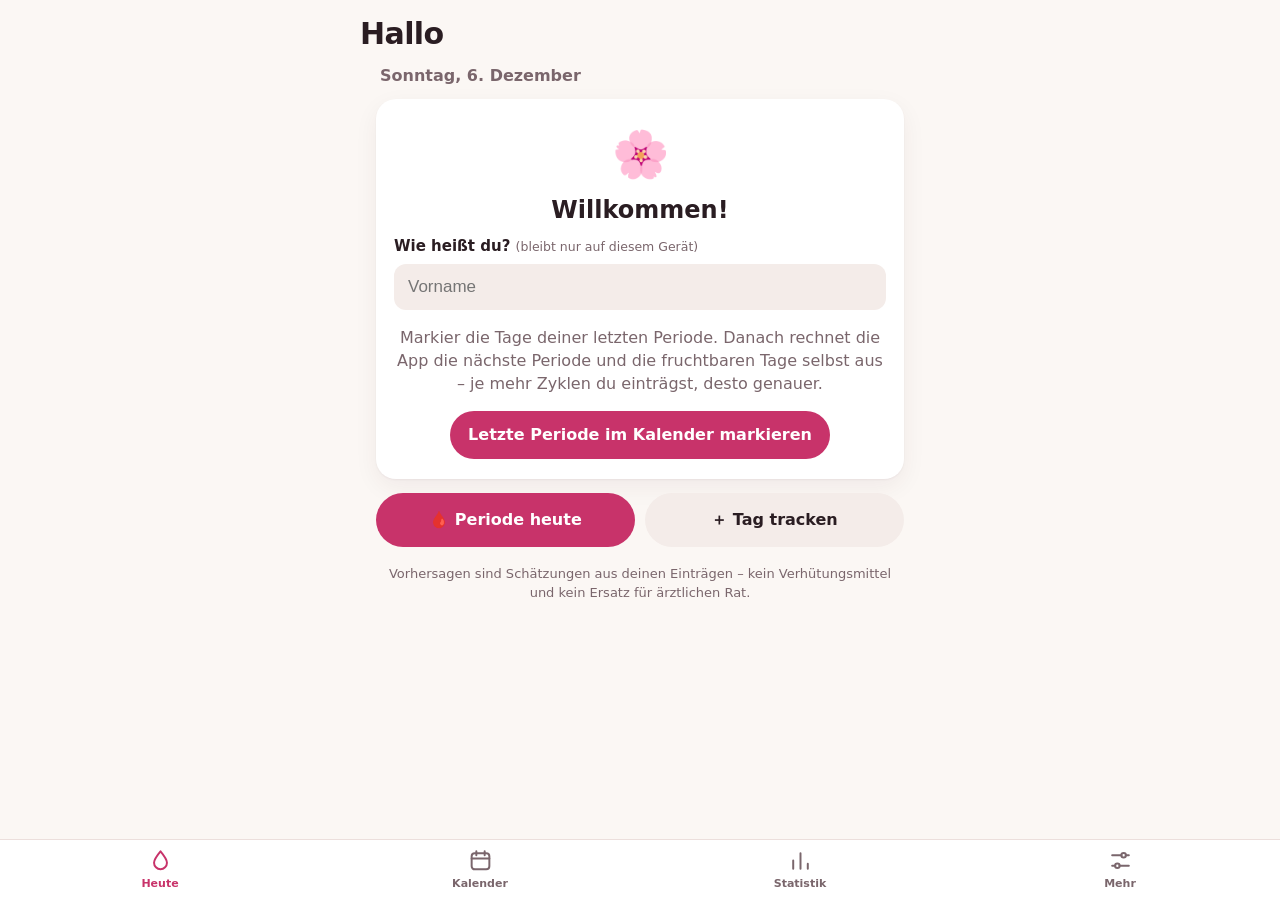
==== index.html @ a356d387 "Zyklus v1: private Perioden-App (PWA), Daten nur lokal Co-Authored-By: Claude Opus 5.5 <noreply@anth" ====
<!doctype html>
<html lang="de">
<head>
<meta charset="utf-8">
<meta name="viewport" content="width=device-width, initial-scale=1, viewport-fit=cover">
<meta http-equiv="Content-Security-Policy" content="default-src 'self'; script-src 'self'; style-src 'self' 'unsafe-inline'; img-src 'self' data: blob:; connect-src 'none'; manifest-src 'self'; worker-src 'self'; base-uri 'none'; form-action 'none'; object-src 'none'">
<meta name="referrer" content="no-referrer">
<meta name="robots" content="noindex, nofollow">
<title>Zyklus</title>
<meta name="description" content="Privater Zykluskalender. Alle Einträge bleiben auf dem Gerät.">
<meta name="theme-color" content="#fbf7f4" media="(prefers-color-scheme: light)">
<meta name="theme-color" content="#161114" media="(prefers-color-scheme: dark)">
<meta name="apple-mobile-web-app-capable" content="yes">
<meta name="mobile-web-app-capable" content="yes">
<meta name="apple-mobile-web-app-status-bar-style" content="default">
<meta name="apple-mobile-web-app-title" content="Zyklus">
<meta name="format-detection" content="telephone=no">
<link rel="manifest" href="manifest.webmanifest">
<link rel="icon" href="icons/icon-192.png" type="image/png">
<link rel="apple-touch-icon" href="icons/apple-touch-icon.png">
<link rel="stylesheet" href="style.css">
<script type="module" src="app.js"></script>
</head>
<body>
<header class="top">
  <h1 id="title">Hallo</h1>
</header>

<main>
  <section id="view-home" class="view"></section>
  <section id="view-cal" class="view" hidden></section>
  <section id="view-stats" class="view" hidden></section>
  <section id="view-settings" class="view" hidden></section>
  <noscript><p class="card">Diese App braucht JavaScript.</p></noscript>
</main>

<nav class="tabs" aria-label="Bereiche">
  <button data-tab="home" aria-current="page">
    <svg viewBox="0 0 24 24" aria-hidden="true"><path d="M12 3.2c3.6 4.3 6.2 7.7 6.2 10.9a6.2 6.2 0 0 1-12.4 0c0-3.2 2.6-6.6 6.2-10.9z"/></svg>
    <span>Heute</span>
  </button>
  <button data-tab="cal">
    <svg viewBox="0 0 24 24" aria-hidden="true"><rect x="3.5" y="5" width="17" height="15.5" rx="3"/><path d="M3.5 10h17M8 3v4M16 3v4"/></svg>
    <span>Kalender</span>
  </button>
  <button data-tab="stats">
    <svg viewBox="0 0 24 24" aria-hidden="true"><path d="M5 20v-8M12 20V5M19 20v-5"/></svg>
    <span>Statistik</span>
  </button>
  <button data-tab="settings">
    <svg viewBox="0 0 24 24" aria-hidden="true"><path d="M4 7h9M17 7h3M4 17h3M11 17h9"/><circle cx="15" cy="7" r="2.2"/><circle cx="9" cy="17" r="2.2"/></svg>
    <span>Mehr</span>
  </button>
</nav>

<!-- Tracking-Bildschirm (Vollbild) -->
<div id="tracker" class="tracker" role="dialog" aria-modal="true" aria-labelledby="tr-title" hidden>
  <div class="tr-top">
    <div class="tr-head">
      <button class="round-btn" data-act="tr-close" aria-label="Schließen">
        <svg viewBox="0 0 24 24" aria-hidden="true"><path d="M6 6l12 12M18 6L6 18"/></svg>
      </button>
      <div id="tr-title" class="tr-title"></div>
      <button class="round-btn" data-act="tr-customize" aria-label="Kategorien anpassen">
        <svg viewBox="0 0 24 24" aria-hidden="true"><path d="M4 7h9M17 7h3M4 17h3M11 17h9"/><circle cx="15" cy="7" r="2.2"/><circle cx="9" cy="17" r="2.2"/></svg>
      </button>
    </div>
    <div id="tr-week" class="week"></div>
  </div>
  <div id="tr-scroll" class="tr-scroll">
    <label class="search">
      <input id="tr-search" type="search" placeholder="Tracking-Optionen suchen" autocomplete="off" enterkeyhint="search" aria-label="Tracking-Optionen suchen">
      <svg viewBox="0 0 24 24" aria-hidden="true"><circle cx="10.5" cy="10.5" r="6.5"/><path d="M15.5 15.5L20 20"/></svg>
    </label>
    <div id="tr-body"></div>
  </div>
  <div class="tr-save">
    <button id="tr-save" class="btn save" data-act="tr-save" disabled>Speichern</button>
  </div>

  <div id="tr-ask" class="tr-custom tr-ask" role="alertdialog" aria-modal="true" aria-labelledby="tr-ask-title" hidden>
    <div class="tr-custom-card">
      <h2 id="tr-ask-title">Änderungen speichern?</h2>
      <p class="muted">Du hast für diesen Tag etwas eingetragen, aber noch nicht gespeichert.</p>
      <button class="btn primary wide" data-ask="save">Speichern</button>
      <button class="btn wide" data-ask="discard">Verwerfen</button>
      <button class="btn wide ghost" data-ask="stay">Weiter bearbeiten</button>
    </div>
  </div>

  <div id="tr-custom" class="tr-custom" hidden>
    <div class="tr-custom-card">
      <div class="tr-custom-head">
        <h2>Kategorien anpassen</h2>
        <button class="btn small" data-act="tr-customize-done">Fertig</button>
      </div>
      <p class="muted">Ausgeblendete Kategorien tauchen im Tracking nicht mehr auf. Bereits gespeicherte Einträge bleiben erhalten.</p>
      <div id="tr-custom-list"></div>
    </div>
  </div>
</div>

<div id="toast" class="toast" role="status" aria-live="polite"></div>
<input type="file" id="import-file" accept="application/json,.json" hidden>
</body>
</html>
---- style.css ----
/* Zyklus – eigenes Design, nur Systemschrift, keine externen Dateien */
:root {
  color-scheme: light dark;
  --bg: #fbf7f4;
  --card: #ffffff;
  --card-2: #f4ece9;
  --text: #2a1d22;
  --muted: #7a666c;
  --line: #ecdfdc;
  --accent: #c8336a;
  --accent-ink: #ffffff;
  --period: #e04a78;
  --period-soft: #fbdbe5;
  --period-ink: #9c1f48;
  --fertile: #2f9e8a;
  --fertile-soft: #d7f0ea;
  --fertile-ink: #1d6d5f;
  --bar: #e3d2ce;
  --shadow: 0 1px 2px rgba(60, 20, 35, .05), 0 8px 24px rgba(60, 20, 35, .06);
  --radius: 20px;
  --tabbar: 60px;

  --rose-bg: #fde4ea;   --rose-ink: #8f1d43;   --rose-on: #e04a78;
  --amber-bg: #fdebdc;  --amber-ink: #874610;  --amber-on: #ea7d2c;
  --blue-bg: #e7ebfb;   --blue-ink: #33408c;   --blue-on: #5868d8;
  --teal-bg: #def2ee;   --teal-ink: #1d6a5c;   --teal-on: #2f9e8a;
  --indigo-bg: #ece7fa; --indigo-ink: #4a3a8a; --indigo-on: #7a5fd1;
  --violet-bg: #f5e6f7; --violet-ink: #6d2a78; --violet-on: #a64cb8;
}
@media (prefers-color-scheme: dark) {
  :root {
    --bg: #161114;
    --card: #221a1e;
    --card-2: #2d2328;
    --text: #f5eaee;
    --muted: #b49ea7;
    --line: #3a2d33;
    --accent: #ff6b97;
    --accent-ink: #2a0d18;
    --period: #f0628f;
    --period-soft: #4d2332;
    --period-ink: #ffb3c9;
    --fertile: #4cc3ab;
    --fertile-soft: #173a33;
    --fertile-ink: #8ee3d1;
    --bar: #4a3a41;
    --shadow: none;

    --rose-bg: #44222e;   --rose-ink: #ffc2d3;   --rose-on: #e8507f;
    --amber-bg: #43301f;  --amber-ink: #ffd2ae;  --amber-on: #e07a2c;
    --blue-bg: #262c4a;   --blue-ink: #c6cdfb;   --blue-on: #5b6ce0;
    --teal-bg: #183a34;   --teal-ink: #a8eadc;   --teal-on: #2a9a85;
    --indigo-bg: #2c2647; --indigo-ink: #d4c9fb; --indigo-on: #7a5fd1;
    --violet-bg: #3a2340; --violet-ink: #efc6f6; --violet-on: #a64cb8;
  }
}

* { box-sizing: border-box; }
[hidden] { display: none !important; }
html { -webkit-text-size-adjust: 100%; }
body {
  margin: 0;
  background: var(--bg);
  color: var(--text);
  font: 16px/1.45 -apple-system, BlinkMacSystemFont, "SF Pro Text", system-ui, "Segoe UI", Roboto, sans-serif;
  -webkit-tap-highlight-color: transparent;
  min-height: 100vh;
  min-height: 100dvh;
}
body.tr-open { overflow: hidden; }
button { font: inherit; color: inherit; cursor: pointer; }
button:disabled { cursor: default; }
:focus-visible { outline: 3px solid var(--accent); outline-offset: 2px; }
h1, h2, h3, h4 { margin: 0; }
.muted { color: var(--muted); }
.small { font-size: 14px; }
.em { font-family: "Apple Color Emoji", "Segoe UI Emoji", "Noto Color Emoji", sans-serif; line-height: 1; }

/* Kopf + Tabs ------------------------------------------------------------- */
.top {
  position: sticky; top: 0; z-index: 5;
  background: var(--bg);
  padding: calc(env(safe-area-inset-top) + 12px) 20px 8px;
}
.top h1 { font-size: 30px; letter-spacing: -.02em; font-weight: 800; max-width: 560px; margin: 0 auto; }
main {
  max-width: 560px; margin: 0 auto;
  padding: 0 16px calc(var(--tabbar) + env(safe-area-inset-bottom) + 28px);
}
.tabs {
  position: fixed; left: 0; right: 0; bottom: 0; z-index: 10;
  display: grid; grid-template-columns: repeat(4, 1fr);
  background: var(--card);
  border-top: 1px solid var(--line);
  padding-bottom: env(safe-area-inset-bottom);
}
.tabs button {
  height: var(--tabbar); border: 0; background: none;
  display: flex; flex-direction: column; align-items: center; justify-content: center; gap: 3px;
  font-size: 11px; font-weight: 600; color: var(--muted);
}
.tabs svg, .round-btn svg, .search svg {
  width: 25px; height: 25px; fill: none; stroke: currentColor; stroke-width: 1.9; stroke-linecap: round; stroke-linejoin: round;
}
.tabs button[aria-current="page"] { color: var(--accent); }

/* Karten + Knöpfe --------------------------------------------------------- */
.card {
  display: block; width: 100%; text-align: left;
  background: var(--card); border: 0; border-radius: var(--radius);
  box-shadow: var(--shadow); padding: 18px; margin: 0 0 14px;
}
.card h3 { font-size: 17px; margin-bottom: 10px; }
.card h4 { font-size: 15px; margin: 18px 0 8px; }
.card-head { display: flex; justify-content: space-between; align-items: baseline; gap: 10px; margin-bottom: 4px; }
.btn {
  border: 0; border-radius: 999px; padding: 12px 18px; min-height: 46px;
  background: var(--card-2); color: var(--text); font-weight: 650;
}
.btn.primary { background: var(--accent); color: var(--accent-ink); }
.btn.on { background: var(--period-soft); color: var(--period-ink); box-shadow: inset 0 0 0 2px var(--period); }
.btn.small { min-height: 38px; padding: 8px 14px; font-size: 14px; }
.btn.big { min-height: 54px; font-size: 16px; }
.btn.wide { width: 100%; }
.btn.danger { background: transparent; color: #c62f3d; box-shadow: inset 0 0 0 2px currentColor; }
.btn-row { display: flex; gap: 10px; flex-wrap: wrap; margin: 12px 0 8px; }
.link { border: 0; background: none; color: var(--accent); font-weight: 650; padding: 4px 0; }
.icon-btn { border: 0; background: var(--card-2); width: 40px; height: 40px; border-radius: 50%; font-size: 24px; line-height: 1; }

/* Heute ------------------------------------------------------------------- */
.date-line { margin: 0 4px 12px; color: var(--muted); font-weight: 600; }
.hint-card { background: var(--fertile-soft); color: var(--fertile-ink); box-shadow: none; font-size: 15px; }
.share-ic { display: inline-block; font-weight: 800; }
.warn-card { background: #fff1d6; color: #7a4a00; }
.hero { text-align: center; padding: 22px 18px 20px; }
.ring-wrap { position: relative; width: min(64vw, 230px); margin: 0 auto 10px; }
.ring { display: block; width: 100%; height: auto; }
.ring circle { fill: none; stroke-width: 15; }
.ring .ring-bg { stroke: var(--card-2); }
.ring .ring-period { stroke: var(--period); }
.ring .ring-fertile { stroke: var(--fertile); }
.ring .ring-marker { fill: var(--card); stroke: var(--text); stroke-width: 4; }
.ring-center { position: absolute; inset: 0; display: flex; flex-direction: column; align-items: center; justify-content: center; }
.rc-big { font-size: 56px; font-weight: 800; line-height: 1.05; letter-spacing: -.03em; font-variant-numeric: tabular-nums; }
.rc-small { color: var(--muted); font-size: 14px; font-weight: 600; }
.status { font-size: 22px; letter-spacing: -.01em; }
.status-sub { margin: 4px 0 0; color: var(--muted); }
.fert-line { margin: 12px auto 0; display: inline-flex; align-items: center; gap: 8px; background: var(--fertile-soft); color: var(--fertile-ink); padding: 6px 12px; border-radius: 999px; font-weight: 600; font-size: 14px; }
.dot-fertile { width: 10px; height: 10px; border-radius: 50%; background: var(--fertile); display: inline-block; }
.welcome h2 { font-size: 24px; margin: 6px 0 8px; }
.welcome p { margin: 0 0 16px; color: var(--muted); }
.welcome-em { font-size: 46px; }
.name-field { display: flex; flex-direction: column; gap: 6px; text-align: left; margin: 0 0 16px; font-weight: 600; font-size: 15px; }
.name-field small { color: var(--muted); font-weight: 500; }
.name-field input, .name-input { border: 0; border-radius: 12px; height: 46px; padding: 0 14px; font-size: 17px; background: var(--card-2); color: var(--text); }
.name-input { width: 9.5em; flex-shrink: 0; }
.empty { text-align: center; color: var(--muted); }
.actions { display: grid; grid-template-columns: 1fr 1fr; gap: 10px; margin: 0 0 14px; }
.mini-stats { display: grid; grid-template-columns: repeat(3, 1fr); text-align: center; gap: 6px; }
.mini-stats span { display: flex; flex-direction: column; font-size: 12px; color: var(--muted); font-weight: 600; }
.mini-stats b { font-size: 24px; color: var(--text); }
.note-line, .disclaimer { color: var(--muted); font-size: 13px; margin: 0 6px 14px; }
.disclaimer { text-align: center; margin-top: 18px; }
.backup-card { display: flex; gap: 12px; align-items: center; justify-content: space-between; background: var(--card); box-shadow: inset 0 0 0 2px var(--period-soft); }
.backup-card p { margin: 2px 0 0; color: var(--muted); font-size: 14px; }
.mini-chips { display: flex; flex-wrap: wrap; gap: 6px; margin-top: 6px; }
.mini-chip { display: inline-flex; align-items: center; gap: 6px; padding: 5px 11px; border-radius: 999px; font-size: 14px; font-weight: 600; }
.note-text { white-space: pre-wrap; margin: 10px 0 0; padding: 10px 12px; background: var(--card-2); border-radius: 12px; font-size: 15px; }

/* Farbfamilien ------------------------------------------------------------ */
.tone-rose   { --c-bg: var(--rose-bg);   --c-ink: var(--rose-ink);   --c-on: var(--rose-on); }
.tone-amber  { --c-bg: var(--amber-bg);  --c-ink: var(--amber-ink);  --c-on: var(--amber-on); }
.tone-blue   { --c-bg: var(--blue-bg);   --c-ink: var(--blue-ink);   --c-on: var(--blue-on); }
.tone-teal   { --c-bg: var(--teal-bg);   --c-ink: var(--teal-ink);   --c-on: var(--teal-on); }
.tone-indigo { --c-bg: var(--indigo-bg); --c-ink: var(--indigo-ink); --c-on: var(--indigo-on); }
.tone-violet { --c-bg: var(--violet-bg); --c-ink: var(--violet-ink); --c-on: var(--violet-on); }
.mini-chip { background: var(--c-bg); color: var(--c-ink); }

/* Kalender ---------------------------------------------------------------- */
.cal-card { padding: 14px 12px 12px; }
.cal-card.marking { box-shadow: inset 0 0 0 2px var(--period), var(--shadow); }
.cal-head { display: flex; align-items: center; justify-content: space-between; margin-bottom: 10px; }
.cal-head h2 { font-size: 19px; }
.cal-grid { display: grid; grid-template-columns: repeat(7, 1fr); gap: 4px; }
.cal-grid.wd span { text-align: center; font-size: 12px; color: var(--muted); font-weight: 700; padding-bottom: 4px; }
.day {
  position: relative; aspect-ratio: 1; min-width: 0; padding: 0;
  border: 2px solid transparent; border-radius: 50%; background: none;
  display: flex; align-items: center; justify-content: center;
  font-size: 16px; font-variant-numeric: tabular-nums;
}
.day.blank { visibility: hidden; }
.day.future { color: var(--muted); }
.day.fertile { background: var(--fertile-soft); color: var(--fertile-ink); }
.day.ov { border-color: var(--fertile); font-weight: 700; }
.day.pred { border: 2px dashed var(--period); color: var(--period-ink); }
.day.period { background: var(--period); color: #fff; font-weight: 700; }
.day.today .dn { font-weight: 800; }
.day.today::after { content: ""; position: absolute; bottom: 4px; left: 50%; width: 14px; height: 3px; margin-left: -7px; border-radius: 2px; background: currentColor; }
.d-spot, .d-log { position: absolute; top: 3px; width: 7px; height: 7px; border-radius: 50%; }
.d-spot { left: 4px; background: #a0522d; }
.d-log { right: 4px; background: var(--blue-on); }
.day.period .d-log, .day.period .d-spot { box-shadow: 0 0 0 1.5px #fff; }
.marking .day:not(.blank):not(.future):not(.period) { box-shadow: inset 0 0 0 1px var(--line); }
.cal-tools { display: flex; gap: 10px; margin-bottom: 8px; }
.cal-tools .btn:first-child { flex: 1; }
.hint { color: var(--muted); font-size: 14px; margin: 4px 6px 12px; }
.legend { display: flex; flex-wrap: wrap; gap: 8px 14px; font-size: 13px; color: var(--muted); margin: 0 6px; }
.legend span { display: inline-flex; align-items: center; gap: 6px; }
.lg { width: 14px; height: 14px; border-radius: 50%; display: inline-block; }
.lg.period { background: var(--period); }
.lg.pred { border: 2px dashed var(--period); }
.lg.fertile { background: var(--fertile-soft); }
.lg.ov { border: 2px solid var(--fertile); }
.lg.spot { background: #a0522d; width: 8px; height: 8px; }
.lg.log { background: var(--blue-on); width: 8px; height: 8px; }

/* Statistik --------------------------------------------------------------- */
.tiles { display: grid; grid-template-columns: 1fr 1fr; gap: 10px; margin-bottom: 14px; }
.tile { background: var(--card); border-radius: 18px; box-shadow: var(--shadow); padding: 14px; display: flex; flex-direction: column; }
.tile b { font-size: 22px; letter-spacing: -.01em; }
.t-label { color: var(--muted); font-size: 13px; font-weight: 650; }
.t-sub { color: var(--muted); font-size: 12px; }
.cycles { list-style: none; margin: 0; padding: 0; }
.cycles li { padding: 10px 0; border-top: 1px solid var(--line); }
.cycles li:first-child { border-top: 0; padding-top: 0; }
.c-top { display: flex; justify-content: space-between; font-size: 15px; }
.c-bar { height: 12px; background: var(--card-2); border-radius: 999px; margin: 6px 0 4px; overflow: hidden; }
.c-len { display: block; height: 100%; background: var(--bar); border-radius: 999px; overflow: hidden; }
.c-per { display: block; height: 100%; background: var(--period); }
.c-sub { color: var(--muted); font-size: 13px; }
.cycles li.excluded { opacity: .6; }
.section-title { font-size: 20px; margin: 22px 4px 2px; }
h2.section-title + .muted { margin: 2px 4px 12px; }
.pattern { list-style: none; margin: 0; padding: 0; }
.pattern li { display: grid; grid-template-columns: minmax(0, 1.3fr) 1fr auto; align-items: center; gap: 4px 10px; padding: 7px 0; }
.p-label { display: flex; align-items: center; gap: 8px; font-weight: 600; font-size: 15px; min-width: 0; overflow-wrap: anywhere; }
.p-bar { height: 8px; background: var(--card-2); border-radius: 999px; overflow: hidden; }
.p-bar span { display: block; height: 100%; background: var(--accent); border-radius: 999px; }
.p-num { font-weight: 700; font-size: 14px; font-variant-numeric: tabular-nums; }
.p-sub { grid-column: 1 / -1; color: var(--muted); font-size: 12px; margin: -4px 0 0 30px; }

/* Einstellungen ----------------------------------------------------------- */
.row { display: flex; align-items: center; justify-content: space-between; gap: 14px; padding: 12px 0; border-top: 1px solid var(--line); }
.card h3 + .row, .card h3 + .muted + .row { border-top: 0; }
.row.compact { padding: 9px 0; }
.row-title { font-weight: 600; }
.row-sub { color: var(--muted); font-size: 13px; }
.stepper { display: flex; align-items: center; background: var(--card-2); border-radius: 999px; flex-shrink: 0; }
.stepper button { border: 0; background: none; width: 40px; height: 40px; font-size: 22px; }
.stepper output { min-width: 28px; text-align: center; font-weight: 700; font-variant-numeric: tabular-nums; }
.switch { position: relative; flex-shrink: 0; width: 52px; height: 32px; }
.switch input { position: absolute; inset: 0; opacity: 0; margin: 0; cursor: pointer; z-index: 1; }
.switch span { position: absolute; inset: 0; background: var(--card-2); border-radius: 999px; transition: background .2s; box-shadow: inset 0 0 0 1px var(--line); }
.switch span::after { content: ""; position: absolute; top: 3px; left: 3px; width: 26px; height: 26px; border-radius: 50%; background: #fff; box-shadow: 0 1px 3px rgba(0, 0, 0, .25); transition: transform .2s; }
.switch input:checked + span { background: var(--fertile); }
.switch input:checked + span::after { transform: translateX(20px); }
.switch input:focus-visible + span { outline: 3px solid var(--accent); outline-offset: 2px; }
.plain { margin: 0; padding-left: 20px; color: var(--muted); font-size: 15px; }
.plain li + li { margin-top: 6px; }
.foot { text-align: center; color: var(--muted); font-size: 13px; }
.tag-list { display: flex; flex-wrap: wrap; gap: 8px; }
.tag-item { display: inline-flex; align-items: center; gap: 4px; background: var(--violet-bg); color: var(--violet-ink); border-radius: 999px; padding: 4px 4px 4px 12px; font-weight: 600; font-size: 14px; }
.tag-item button { border: 0; background: none; color: inherit; width: 30px; height: 30px; border-radius: 50%; }

/* Tracking-Bildschirm ----------------------------------------------------- */
.tracker {
  position: fixed; inset: 0; z-index: 30;
  background: var(--bg);
  display: flex; flex-direction: column;
}
.tr-top { background: var(--bg); padding-top: env(safe-area-inset-top); border-bottom: 1px solid var(--line); }
.tr-head { display: flex; align-items: center; justify-content: space-between; padding: 10px 16px 4px; max-width: 600px; margin: 0 auto; }
.round-btn {
  width: 48px; height: 48px; border-radius: 50%; border: 0; background: var(--card);
  box-shadow: var(--shadow), 0 0 0 1px var(--line); display: grid; place-items: center; color: var(--accent);
}
.tr-title { font-weight: 750; font-size: 17px; text-align: center; }
.week { max-width: 600px; margin: 0 auto; padding: 4px 6px 8px; }
.wk-row { display: grid; grid-template-columns: 26px repeat(7, 1fr) 26px; gap: 4px; align-items: stretch; }
.wk-letters span { text-align: center; font-size: 13px; font-weight: 600; color: var(--muted); padding: 4px 0; }
.wk-nav { border: 0; background: none; color: var(--muted); font-size: 22px; padding: 0; }
.wk-nav:disabled { opacity: .25; }
.wk-day {
  position: relative; border: 2px solid transparent; border-radius: 12px; background: var(--card-2);
  height: 58px; padding: 0; display: flex; flex-direction: column; justify-content: flex-end; align-items: center; overflow: hidden;
}
.wk-day.sel { border-color: var(--accent); background: var(--card); }
.wk-day.future { opacity: .45; }
.wk-num { font-size: 17px; font-weight: 650; padding-bottom: 6px; position: relative; font-variant-numeric: tabular-nums; }
.wk-day.today .wk-num { font-weight: 850; text-decoration: underline; text-underline-offset: 3px; }
.wk-bar { position: absolute; left: 0; right: 0; bottom: 0; height: 0; }
.wk-day.period .wk-bar { height: 100%; background: var(--period); }
.wk-day.period .wk-num { color: #fff; }
.wk-day.pred .wk-bar { height: 6px; background: repeating-linear-gradient(90deg, var(--period) 0 6px, transparent 6px 10px); }
.wk-day.fertile .wk-bar { height: 6px; background: var(--fertile); }
.wk-log { position: absolute; top: 6px; left: 6px; width: 7px; height: 7px; border-radius: 50%; background: var(--blue-on); z-index: 1; }
.wk-day.period .wk-log { background: #fff; }

.tr-scroll { flex: 1; overflow-y: auto; -webkit-overflow-scrolling: touch; overscroll-behavior: contain; }
.tr-scroll > * { max-width: 600px; margin-left: auto; margin-right: auto; }
.search { display: flex; align-items: center; gap: 8px; margin: 16px 16px 4px; padding: 0 16px; background: var(--card); border: 2px solid var(--fertile); border-radius: 16px; color: var(--muted); }
.search input { flex: 1; min-width: 0; border: 0; background: none; height: 52px; font-size: 17px; color: var(--text); outline: none; -webkit-appearance: none; appearance: none; }
.search input::-webkit-search-cancel-button { -webkit-appearance: none; }
#tr-body { padding: 0 16px calc(110px + env(safe-area-inset-bottom)); }
.tr-sec { padding-top: 22px; }
.sec-head { display: flex; align-items: baseline; flex-wrap: wrap; gap: 4px 12px; margin-bottom: 12px; }
.sec-head h2 { font-size: 24px; font-weight: 800; letter-spacing: -.015em; }
.more { border: 0; background: none; padding: 2px 0; color: var(--fertile-ink); font-size: 15px; font-weight: 600; }
.more.add { margin-left: auto; color: var(--accent); }
.sec-info { margin: -4px 0 12px; padding: 10px 12px; background: var(--card); border-radius: 12px; color: var(--muted); font-size: 14px; box-shadow: 0 0 0 1px var(--line); }
.chips { display: flex; flex-wrap: wrap; gap: 10px; }
.chip {
  display: inline-flex; align-items: center; gap: 10px;
  min-height: 50px; padding: 8px 18px 8px 14px;
  border: 0; border-radius: 999px;
  background: var(--c-bg); color: var(--c-ink);
  font-size: 17px; font-weight: 550; text-align: left;
  transition: transform .08s, background .15s;
}
.chip .em { font-size: 22px; width: 26px; text-align: center; }
.chip:active { transform: scale(.96); }
.chip.on { background: var(--c-on); color: #fff; box-shadow: 0 2px 8px color-mix(in srgb, var(--c-on) 35%, transparent); }
.chip.flow-leicht .em { font-size: 14px; }
.chip.flow-mittel .em { font-size: 19px; }
.chip.flow-stark .em { font-size: 25px; }
.chip.flow-sehrstark .em { font-size: 15px; width: auto; letter-spacing: -6px; padding-right: 6px; }
.num-box { display: flex; gap: 18px; align-items: baseline; justify-content: center; background: var(--card); border-radius: 18px; padding: 18px; box-shadow: 0 0 0 1px var(--line); }
.num-box label { display: flex; align-items: baseline; gap: 6px; font-weight: 750; font-size: 20px; }
.big-num {
  width: 2.3ch; border: 0; background: none; color: var(--text);
  font: 800 54px/1.1 -apple-system, BlinkMacSystemFont, system-ui, sans-serif; text-align: center;
  font-variant-numeric: tabular-nums; padding: 0; outline: none;
}
.big-num.wide { width: 3.6ch; }
.big-num::placeholder { color: var(--line); }
.big-num:focus { color: var(--accent); }
textarea {
  width: 100%; border: 0; border-radius: 16px; padding: 14px 16px; resize: vertical; min-height: 120px;
  background: var(--card); color: var(--text); box-shadow: 0 0 0 1px var(--line);
  font: 17px/1.4 -apple-system, BlinkMacSystemFont, system-ui, sans-serif;
}
textarea:focus { outline: 2px solid var(--accent); }
.counter { text-align: right; color: var(--muted); font-size: 13px; margin-top: 4px; }
.tag-new { display: flex; gap: 8px; margin-bottom: 12px; }
.tag-new input { flex: 1; min-width: 0; border: 0; border-radius: 12px; padding: 0 14px; height: 46px; font-size: 17px; background: var(--card); color: var(--text); box-shadow: 0 0 0 1px var(--line); }
.tag-empty { border: 2px dashed var(--line); border-radius: 16px; padding: 16px; color: var(--muted); font-size: 15px; text-align: center; }
.empty-search, .tr-foot { color: var(--muted); text-align: center; margin: 28px 0 0; font-size: 14px; }
.tr-save {
  position: absolute; left: 0; right: 0; bottom: 0;
  padding: 12px 20px calc(14px + env(safe-area-inset-bottom));
  background: linear-gradient(to bottom, transparent, var(--bg) 40%);
  pointer-events: none;
}
.btn.save {
  display: block; width: 100%; max-width: 560px; margin: 0 auto; min-height: 56px;
  background: var(--accent); color: var(--accent-ink); font-size: 18px; font-weight: 750;
  pointer-events: auto; box-shadow: 0 6px 18px rgba(0, 0, 0, .15);
}
.btn.save:disabled { background: var(--card-2); color: var(--muted); box-shadow: none; }

.tr-custom { position: absolute; inset: 0; z-index: 2; background: rgba(20, 8, 14, .4); display: flex; align-items: flex-end; justify-content: center; }
.tr-custom-card {
  width: 100%; max-width: 600px; max-height: 85%; overflow-y: auto;
  background: var(--card); border-radius: 22px 22px 0 0;
  padding: 18px 20px calc(20px + env(safe-area-inset-bottom));
}
.tr-custom-head { display: flex; justify-content: space-between; align-items: center; margin-bottom: 6px; }
.tr-custom-head h2 { font-size: 20px; }
.tr-custom-card .muted { font-size: 14px; margin: 0 0 6px; }
.tr-ask { z-index: 3; }
.tr-ask h2 { font-size: 20px; margin-bottom: 4px; }
.tr-ask .muted { margin-bottom: 14px; }
.tr-ask .btn + .btn { margin-top: 10px; }
.btn.ghost { background: transparent; color: var(--muted); }

/* Hinweis-Toast ----------------------------------------------------------- */
.toast {
  position: fixed; left: 50%; bottom: calc(var(--tabbar) + env(safe-area-inset-bottom) + 18px); z-index: 50;
  transform: translate(-50%, 20px); opacity: 0; pointer-events: none;
  background: var(--text); color: var(--bg); padding: 10px 18px; border-radius: 999px;
  font-weight: 600; font-size: 15px; max-width: calc(100% - 32px); text-align: center;
  transition: opacity .2s, transform .2s;
}
.toast.show { opacity: 1; transform: translate(-50%, 0); }
body.tr-open .toast { bottom: calc(96px + env(safe-area-inset-bottom)); }

@media (prefers-reduced-motion: reduce) {
  * { transition: none !important; }
}
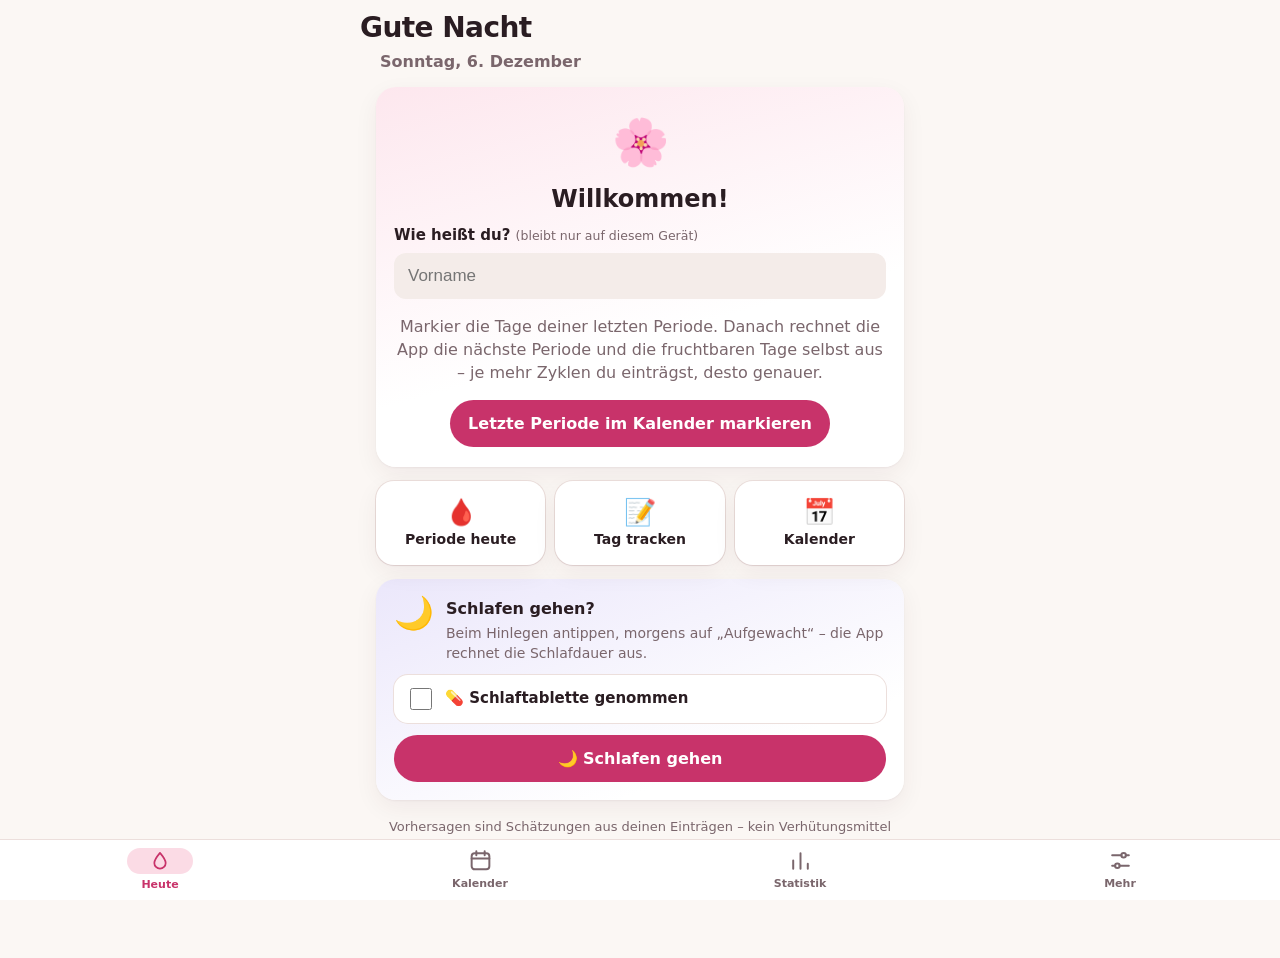
==== commit fc0208e3: "v7: v1.4: Daten aus Clue importieren (Vorschau, eigene Einträge haben Vorrang, Rückgängig), neue Kat" ====
--- a/index.html
+++ b/index.html
@@ -102,5 +102,6 @@
 
 <div id="toast" class="toast" role="status" aria-live="polite"></div>
 <input type="file" id="import-file" accept="application/json,.json" hidden>
+<input type="file" id="clue-file" accept=".json,.zip,application/json,application/zip" hidden>
 </body>
 </html>
--- a/style.css
+++ b/style.css
@@ -16,6 +16,9 @@
   --fertile-soft: #d7f0ea;
   --fertile-ink: #1d6d5f;
   --bar: #e3d2ce;
+  --hero-tint: #fde7ee;
+  --sleep-tint: #ebe7fb;
+  --news-tint: #f4e9fb;
   --shadow: 0 1px 2px rgba(60, 20, 35, .05), 0 8px 24px rgba(60, 20, 35, .06);
   --radius: 20px;
   --tabbar: 60px;
@@ -44,6 +47,9 @@
     --fertile-soft: #173a33;
     --fertile-ink: #8ee3d1;
     --bar: #4a3a41;
+    --hero-tint: #3a1d29;
+    --sleep-tint: #262043;
+    --news-tint: #33203a;
     --shadow: none;
 
     --rose-bg: #44222e;   --rose-ink: #ffc2d3;   --rose-on: #e8507f;
@@ -82,7 +88,7 @@
   background: var(--bg);
   padding: calc(env(safe-area-inset-top) + 12px) 20px 8px;
 }
-.top h1 { font-size: 30px; letter-spacing: -.02em; font-weight: 800; max-width: 560px; margin: 0 auto; }
+.top h1 { font-size: 28px; line-height: 1.15; letter-spacing: -.02em; font-weight: 800; max-width: 560px; margin: 0 auto; overflow-wrap: anywhere; }
 main {
   max-width: 560px; margin: 0 auto;
   padding: 0 16px calc(var(--tabbar) + env(safe-area-inset-bottom) + 28px);
@@ -103,6 +109,7 @@
   width: 25px; height: 25px; fill: none; stroke: currentColor; stroke-width: 1.9; stroke-linecap: round; stroke-linejoin: round;
 }
 .tabs button[aria-current="page"] { color: var(--accent); }
+.tabs button[aria-current="page"] svg { background: var(--period-soft); border-radius: 999px; padding: 2px 10px; width: 46px; box-sizing: content-box; height: 22px; }
 
 /* Karten + Knöpfe --------------------------------------------------------- */
 .card {
@@ -110,7 +117,8 @@
   background: var(--card); border: 0; border-radius: var(--radius);
   box-shadow: var(--shadow); padding: 18px; margin: 0 0 14px;
 }
-.card h3 { font-size: 17px; margin-bottom: 10px; }
+.card h3 { font-size: 17px; margin-bottom: 10px; display: flex; align-items: baseline; gap: 6px; }
+.card h3 small { color: var(--muted); font-weight: 600; font-size: 13px; }
 .card h4 { font-size: 15px; margin: 18px 0 8px; }
 .card-head { display: flex; justify-content: space-between; align-items: baseline; gap: 10px; margin-bottom: 4px; }
 .btn {
@@ -128,11 +136,11 @@
 .icon-btn { border: 0; background: var(--card-2); width: 40px; height: 40px; border-radius: 50%; font-size: 24px; line-height: 1; }
 
 /* Heute ------------------------------------------------------------------- */
-.date-line { margin: 0 4px 12px; color: var(--muted); font-weight: 600; }
+.date-line { margin: -2px 4px 14px; color: var(--muted); font-weight: 600; }
 .hint-card { background: var(--fertile-soft); color: var(--fertile-ink); box-shadow: none; font-size: 15px; }
 .share-ic { display: inline-block; font-weight: 800; }
 .warn-card { background: #fff1d6; color: #7a4a00; }
-.hero { text-align: center; padding: 22px 18px 20px; }
+.hero { text-align: center; padding: 22px 18px 20px; background: linear-gradient(165deg, var(--hero-tint), var(--card) 62%); }
 .ring-wrap { position: relative; width: min(64vw, 230px); margin: 0 auto 10px; }
 .ring { display: block; width: 100%; height: auto; }
 .ring circle { fill: none; stroke-width: 15; }
@@ -155,7 +163,16 @@
 .name-field input, .name-input { border: 0; border-radius: 12px; height: 46px; padding: 0 14px; font-size: 17px; background: var(--card-2); color: var(--text); }
 .name-input { width: 9.5em; flex-shrink: 0; }
 .empty { text-align: center; color: var(--muted); }
-.actions { display: grid; grid-template-columns: 1fr 1fr; gap: 10px; margin: 0 0 14px; }
+.actions { display: grid; grid-template-columns: repeat(3, 1fr); gap: 10px; margin: 0 0 14px; }
+.action {
+  display: flex; flex-direction: column; align-items: center; justify-content: center; gap: 6px;
+  min-height: 84px; padding: 10px 6px; border: 0; border-radius: 18px;
+  background: var(--card); box-shadow: var(--shadow), 0 0 0 1px var(--line);
+  font-size: 14px; font-weight: 650; text-align: center; line-height: 1.2;
+}
+.action .a-em { font-size: 26px; line-height: 1; font-family: "Apple Color Emoji", "Segoe UI Emoji", sans-serif; }
+.action:active { transform: scale(.97); }
+.action.on { background: var(--period); color: #fff; box-shadow: none; }
 .mini-stats { display: grid; grid-template-columns: repeat(3, 1fr); text-align: center; gap: 6px; }
 .mini-stats span { display: flex; flex-direction: column; font-size: 12px; color: var(--muted); font-weight: 600; }
 .mini-stats b { font-size: 24px; color: var(--text); }
@@ -388,3 +405,92 @@
 @media (prefers-reduced-motion: reduce) {
   * { transition: none !important; }
 }
+
+/* --- Version 1.2: Schlaf, Statistik-Reiter, Neuigkeiten ---------------------------- */
+.sleep-card { background: linear-gradient(160deg, var(--sleep-tint), var(--card) 75%); }
+.sleep-card.running { box-shadow: inset 0 0 0 2px var(--indigo-on), var(--shadow); }
+.sleep-head { display: flex; gap: 12px; align-items: flex-start; margin-bottom: 12px; }
+.sleep-head p { margin: 2px 0 0; color: var(--muted); font-size: 14px; }
+.sleep-em { font-size: 32px; line-height: 1; font-family: "Apple Color Emoji", "Segoe UI Emoji", sans-serif; }
+#sleep-elapsed { font-weight: 700; color: var(--text); font-variant-numeric: tabular-nums; }
+.pill-check { display: flex; align-items: center; gap: 10px; padding: 10px 12px; margin: 0 0 12px; background: var(--card); border-radius: 14px; box-shadow: 0 0 0 1px var(--line); font-weight: 600; font-size: 15px; }
+.pill-check input { width: 22px; height: 22px; accent-color: var(--indigo-on); flex-shrink: 0; }
+.pill-check small { color: var(--muted); font-weight: 500; }
+.btn-row .grow { flex: 1; }
+.news-card { background: linear-gradient(160deg, var(--news-tint), var(--card) 75%); }
+.news-card .plain { margin: 4px 0 8px; }
+
+.seg-tabs { display: grid; grid-template-columns: repeat(3, 1fr); gap: 4px; padding: 4px; margin: 0 0 14px; background: var(--card-2); border-radius: 14px; }
+.seg-tabs button { border: 0; background: none; border-radius: 10px; min-height: 40px; font-size: 15px; font-weight: 650; color: var(--muted); }
+.seg-tabs button.on { background: var(--card); color: var(--text); box-shadow: 0 1px 3px rgba(0, 0, 0, .12); }
+.intro { margin: 0 4px 12px; }
+.stat-row { display: flex; justify-content: space-between; align-items: center; gap: 12px; padding: 10px 0; border-top: 1px solid var(--line); }
+.card h3 + .stat-row, .card h4 + .stat-row { border-top: 0; }
+.stat-row > div { display: flex; flex-direction: column; min-width: 0; }
+.stat-row b { text-align: right; white-space: nowrap; font-variant-numeric: tabular-nums; }
+.stat-row b small { color: var(--muted); font-weight: 600; margin-left: 4px; }
+
+.chart { margin-top: 6px; }
+.plot { position: relative; height: 140px; display: grid; grid-template-columns: repeat(14, 1fr); gap: 4px; align-items: end; border-bottom: 1px solid var(--line); }
+.bar-col { height: 100%; display: flex; align-items: flex-end; justify-content: center; }
+.bar { display: block; width: 100%; max-width: 22px; border-radius: 6px 6px 2px 2px; background: var(--bar); }
+.bar.ok { background: var(--fertile); }
+.bar.mid { background: var(--amber-on); }
+.bar.low { background: var(--period); }
+.goal-line { position: absolute; left: 0; right: 0; border-top: 2px dashed var(--muted); opacity: .7; pointer-events: none; }
+.goal-line span { position: absolute; right: 0; top: -20px; font-size: 11px; font-weight: 700; color: var(--muted); background: var(--card); padding: 0 4px; border-radius: 4px; }
+.chart-labels { display: grid; grid-template-columns: repeat(14, 1fr); gap: 4px; margin-top: 4px; text-align: center; font-size: 11px; color: var(--muted); }
+.chart-labels span { display: flex; flex-direction: column; align-items: center; min-height: 30px; justify-content: flex-end; line-height: 1.2; }
+.chart-labels i { font-style: normal; font-weight: 700; }
+.legend.small { margin: 10px 0 0; font-size: 12px; }
+.lg.bar-ok { background: var(--fertile); border-radius: 4px; }
+.lg.bar-mid { background: var(--amber-on); border-radius: 4px; }
+.lg.bar-low { background: var(--period); border-radius: 4px; }
+
+.sec-sub { margin: -6px 0 10px; color: var(--muted); font-size: 14px; }
+.time-row { display: grid; grid-template-columns: 1fr 1fr; gap: 10px; margin-bottom: 12px; }
+.time-field { display: flex; flex-direction: column; gap: 6px; font-size: 13px; font-weight: 650; color: var(--muted); min-width: 0; }
+.time-field input {
+  width: 100%; min-width: 0; height: 52px; border: 0; border-radius: 14px; padding: 0 12px;
+  background: var(--card); color: var(--text); box-shadow: 0 0 0 1px var(--line);
+  font: 650 20px -apple-system, BlinkMacSystemFont, system-ui, sans-serif; text-align: center;
+  -webkit-appearance: none; appearance: none;
+}
+.time-field input[type="text"] { font-size: 17px; text-align: left; }
+.pill-row { margin-top: 12px; grid-template-columns: 0.8fr 1.2fr; }
+.num-box.auto .big-num { color: var(--indigo-on); }
+.num-box.auto { box-shadow: 0 0 0 2px var(--indigo-bg); }
+
+details.notes { border-top: 1px solid var(--line); padding: 8px 0; }
+details.notes:first-of-type { border-top: 0; }
+details.notes summary { cursor: pointer; font-weight: 700; padding: 4px 0; list-style-position: outside; }
+details.notes summary small { color: var(--muted); font-weight: 600; margin-left: 6px; }
+details.notes .plain { margin-top: 6px; }
+.features { list-style: none; margin: 0; padding: 0; }
+.features li { display: flex; gap: 12px; padding: 10px 0; border-top: 1px solid var(--line); }
+.features li:first-child { border-top: 0; padding-top: 0; }
+.features .em { font-size: 24px; width: 30px; flex-shrink: 0; text-align: center; }
+.features p { margin: 2px 0 0; color: var(--muted); font-size: 14px; }
+
+details.fold > summary { list-style: none; cursor: pointer; display: flex; align-items: center; justify-content: space-between; }
+details.fold > summary::-webkit-details-marker { display: none; }
+details.fold > summary h3 { margin: 0; }
+details.fold > summary::after { content: "›"; font-size: 24px; line-height: 1; color: var(--muted); transform: rotate(90deg); transition: transform .2s; }
+details.fold[open] > summary::after { transform: rotate(-90deg); }
+details.fold[open] > summary { margin-bottom: 10px; }
+
+/* --- Version 1.3: Zyklus-Rad --------------------------------------------------------- */
+#wheel { touch-action: none; cursor: grab; -webkit-user-select: none; user-select: none; outline: none; border-radius: 50%; }
+#wheel:focus-visible { box-shadow: 0 0 0 3px var(--accent); }
+#wheel:active { cursor: grabbing; }
+.ring .ring-period.pred { stroke-opacity: .38; }
+.ring .ring-dot { fill: var(--blue-on); }
+.ring .ring-today { fill: var(--text); stroke: var(--card); stroke-width: 2; }
+#wheel.moved .ring-marker { stroke: var(--accent); }
+.wheel-nav { display: flex; align-items: center; justify-content: center; gap: 12px; margin-top: 14px; }
+.wheel-nav .icon-btn:disabled { opacity: .3; }
+.wheel-hint { font-size: 13px; color: var(--muted); font-weight: 600; }
+.wheel-help { margin: 8px auto 0; max-width: 34ch; font-size: 13px; color: var(--muted); }
+.wheel-entry { margin-top: 10px; text-align: left; }
+.wheel-entry .mini-chips { justify-content: center; }
+.wheel-open { display: block; margin: 10px auto 0; }
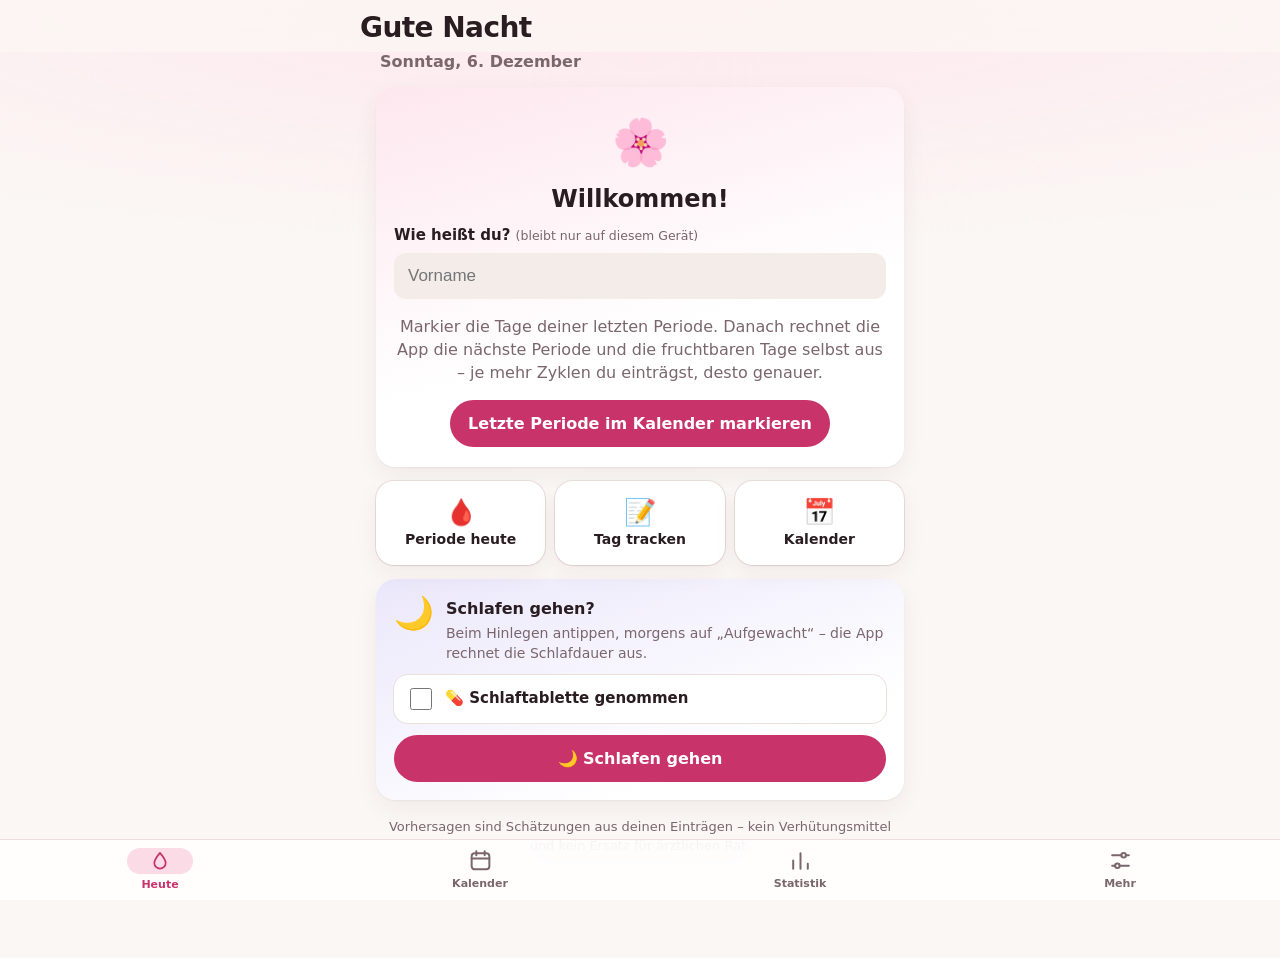
==== commit ca1d1f1a: "v19: v2.1: Schnell eintragen (Wie gestern, Favoriten), Sprungleiste im Tracking, Zyklus auf einen Bl" ====
--- a/index.html
+++ b/index.html
@@ -2,7 +2,7 @@
 <html lang="de">
 <head>
 <meta charset="utf-8">
-<meta name="viewport" content="width=device-width, initial-scale=1, viewport-fit=cover">
+<meta name="viewport" content="width=device-width, initial-scale=1, maximum-scale=1, user-scalable=no, viewport-fit=cover">
 <meta http-equiv="Content-Security-Policy" content="default-src 'self'; script-src 'self'; style-src 'self' 'unsafe-inline'; img-src 'self' data: blob:; connect-src 'none'; manifest-src 'self'; worker-src 'self'; base-uri 'none'; form-action 'none'; object-src 'none'">
 <meta name="referrer" content="no-referrer">
 <meta name="robots" content="noindex, nofollow">
@@ -19,6 +19,7 @@
 <link rel="icon" href="icons/icon-192.png" type="image/png">
 <link rel="apple-touch-icon" href="icons/apple-touch-icon.png">
 <link rel="stylesheet" href="style.css">
+<script src="boot.js"></script>
 <script type="module" src="app.js"></script>
 </head>
 <body>
@@ -66,6 +67,7 @@
       </button>
     </div>
     <div id="tr-week" class="week"></div>
+    <nav id="tr-jump" class="tr-jump" aria-label="Zu einer Kategorie springen"></nav>
   </div>
   <div id="tr-scroll" class="tr-scroll">
     <label class="search">
--- a/style.css
+++ b/style.css
@@ -9,6 +9,7 @@
   --line: #ecdfdc;
   --accent: #c8336a;
   --accent-ink: #ffffff;
+  --accent-soft: #fbdbe5;
   --period: #e04a78;
   --period-soft: #fbdbe5;
   --period-ink: #9c1f48;
@@ -40,6 +41,7 @@
     --line: #3a2d33;
     --accent: #ff6b97;
     --accent-ink: #2a0d18;
+    --accent-soft: #4d2332;
     --period: #f0628f;
     --period-soft: #4d2332;
     --period-ink: #ffb3c9;
@@ -61,6 +63,59 @@
   }
 }
 
+/* Farbthemen (Version 2.0): ändern nur Grundtöne und Akzent. Periode (rot) und fruchtbare Tage (grün)
+   bleiben überall gleich, damit die Farben im Kalender immer dasselbe bedeuten. Kontraste wie bei Rosé geprüft. */
+:root[data-theme="lavendel"] {
+  --bg: #f8f6fc; --card: #ffffff; --card-2: #efebf8; --text: #241d33; --muted: #6b6380; --line: #e4def0;
+  --accent: #7446c2; --accent-ink: #ffffff; --accent-soft: #e8defa; --bar: #ddd4ee;
+  --hero-tint: #ece4fc; --news-tint: #f1eafc;
+  --shadow: 0 1px 2px rgba(40, 25, 80, .05), 0 8px 24px rgba(40, 25, 80, .07);
+}
+:root[data-theme="salbei"] {
+  --bg: #f5f8f3; --card: #ffffff; --card-2: #e9efe6; --text: #1e2a22; --muted: #5f6f63; --line: #dce6d8;
+  --accent: #3d7656; --accent-ink: #ffffff; --accent-soft: #d5e9da; --bar: #cfdcca;
+  --hero-tint: #e1efdc; --news-tint: #e8f2e3;
+  --shadow: 0 1px 2px rgba(25, 50, 30, .05), 0 8px 24px rgba(25, 50, 30, .07);
+}
+:root[data-theme="pfirsich"] {
+  --bg: #fdf7f2; --card: #ffffff; --card-2: #f6ebe2; --text: #2d1e16; --muted: #7b675b; --line: #efdfd3;
+  --accent: #b84a24; --accent-ink: #ffffff; --accent-soft: #fbdccb; --bar: #ecd5c4;
+  --hero-tint: #fde3d3; --news-tint: #fcebdd;
+  --shadow: 0 1px 2px rgba(70, 35, 15, .05), 0 8px 24px rgba(70, 35, 15, .07);
+}
+:root[data-theme="ozean"] {
+  --bg: #f4f7fb; --card: #ffffff; --card-2: #e7edf5; --text: #18212d; --muted: #5c687a; --line: #dae3ee;
+  --accent: #2563ad; --accent-ink: #ffffff; --accent-soft: #d6e5f8; --bar: #cfdae8;
+  --hero-tint: #dde9f9; --news-tint: #e5eefa;
+  --shadow: 0 1px 2px rgba(20, 40, 70, .05), 0 8px 24px rgba(20, 40, 70, .07);
+}
+@media (prefers-color-scheme: dark) {
+  :root[data-theme="lavendel"] {
+    --bg: #14121b; --card: #1e1b28; --card-2: #292535; --text: #efeaf8; --muted: #aba3c0; --line: #363047;
+    --accent: #b69bff; --accent-ink: #1d1236; --accent-soft: #382c5a; --bar: #453c5a;
+    --hero-tint: #2b2347; --news-tint: #2a2340; --shadow: none;
+  }
+  :root[data-theme="salbei"] {
+    --bg: #101511; --card: #19201a; --card-2: #232c24; --text: #e8f0e9; --muted: #9fb2a3; --line: #303c31;
+    --accent: #86cfa2; --accent-ink: #0d2416; --accent-soft: #22402c; --bar: #3a4a3c;
+    --hero-tint: #1b3022; --news-tint: #1e2d21; --shadow: none;
+  }
+  :root[data-theme="pfirsich"] {
+    --bg: #17110e; --card: #231b16; --card-2: #2f241e; --text: #f7ece5; --muted: #bba395; --line: #3e3028;
+    --accent: #ff9b73; --accent-ink: #2d1206; --accent-soft: #4a2a1c; --bar: #4d3b30;
+    --hero-tint: #3b2317; --news-tint: #36241a; --shadow: none;
+  }
+  :root[data-theme="ozean"] {
+    --bg: #0e1218; --card: #172029; --card-2: #212b37; --text: #e6edf6; --muted: #9eabbd; --line: #2e3a48;
+    --accent: #7db3ff; --accent-ink: #0b1a30; --accent-soft: #1e3452; --bar: #354357;
+    --hero-tint: #15283e; --news-tint: #192638; --shadow: none;
+  }
+}
+/* Themenwechsel: Farben gleiten kurz über statt zu springen */
+html.theme-fade, html.theme-fade *, html.theme-fade *::before, html.theme-fade *::after {
+  transition: background-color .45s ease, color .45s ease, border-color .45s ease, fill .45s ease, stroke .45s ease, box-shadow .45s ease !important;
+}
+
 * { box-sizing: border-box; }
 [hidden] { display: none !important; }
 html { -webkit-text-size-adjust: 100%; }
@@ -109,7 +164,7 @@
   width: 25px; height: 25px; fill: none; stroke: currentColor; stroke-width: 1.9; stroke-linecap: round; stroke-linejoin: round;
 }
 .tabs button[aria-current="page"] { color: var(--accent); }
-.tabs button[aria-current="page"] svg { background: var(--period-soft); border-radius: 999px; padding: 2px 10px; width: 46px; box-sizing: content-box; height: 22px; }
+.tabs button[aria-current="page"] svg { background: var(--accent-soft); border-radius: 999px; padding: 2px 10px; width: 46px; box-sizing: content-box; height: 22px; }
 
 /* Karten + Knöpfe --------------------------------------------------------- */
 .card {
@@ -178,7 +233,7 @@
 .mini-stats b { font-size: 24px; color: var(--text); }
 .note-line, .disclaimer { color: var(--muted); font-size: 13px; margin: 0 6px 14px; }
 .disclaimer { text-align: center; margin-top: 18px; }
-.backup-card { display: flex; gap: 12px; align-items: center; justify-content: space-between; background: var(--card); box-shadow: inset 0 0 0 2px var(--period-soft); }
+.backup-card { display: flex; gap: 12px; align-items: center; justify-content: space-between; background: var(--card); box-shadow: inset 0 0 0 2px var(--accent-soft); }
 .backup-card p { margin: 2px 0 0; color: var(--muted); font-size: 14px; }
 .mini-chips { display: flex; flex-wrap: wrap; gap: 6px; margin-top: 6px; }
 .mini-chip { display: inline-flex; align-items: center; gap: 6px; padding: 5px 11px; border-radius: 999px; font-size: 14px; font-weight: 600; }
@@ -293,6 +348,7 @@
   box-shadow: var(--shadow), 0 0 0 1px var(--line); display: grid; place-items: center; color: var(--accent);
 }
 .tr-title { font-weight: 750; font-size: 17px; text-align: center; }
+.tr-title:focus { outline: none; } /* Fokus nur für Bildschirmleser beim Öffnen, kein sichtbarer Rahmen */
 .week { max-width: 600px; margin: 0 auto; padding: 4px 6px 8px; }
 .wk-row { display: grid; grid-template-columns: 26px repeat(7, 1fr) 26px; gap: 4px; align-items: stretch; }
 .wk-letters span { text-align: center; font-size: 13px; font-weight: 600; color: var(--muted); padding: 4px 0; }
@@ -402,8 +458,9 @@
 .toast.show { opacity: 1; transform: translate(-50%, 0); }
 body.tr-open .toast { bottom: calc(96px + env(safe-area-inset-bottom)); }
 
+/* „Bewegung reduzieren“ in iOS: keine Übergänge und keine Animationen */
 @media (prefers-reduced-motion: reduce) {
-  * { transition: none !important; }
+  *, *::before, *::after { transition: none !important; animation: none !important; }
 }
 
 /* --- Version 1.2: Schlaf, Statistik-Reiter, Neuigkeiten ---------------------------- */
@@ -494,3 +551,254 @@
 .wheel-entry { margin-top: 10px; text-align: left; }
 .wheel-entry .mini-chips { justify-content: center; }
 .wheel-open { display: block; margin: 10px auto 0; }
+
+/* --- Version 1.5: Jahresansicht ------------------------------------------------------ */
+.cal-title { border: 0; background: none; padding: 4px 8px; border-radius: 10px; }
+.cal-title h2 { display: inline-flex; align-items: center; gap: 6px; }
+.cal-title .caret { font-size: 13px; color: var(--muted); }
+.cal-title:active { background: var(--card-2); }
+.year-sum { text-align: center; margin: -4px 0 12px; color: var(--muted); font-size: 14px; font-weight: 600; }
+.year-grid { display: grid; grid-template-columns: repeat(3, 1fr); gap: 8px; }
+.mini-month { border: 0; background: var(--card-2); border-radius: 12px; padding: 8px 6px 6px; text-align: left; min-width: 0; display: flex; flex-direction: column; justify-content: flex-start; }
+.mini-month.current { box-shadow: inset 0 0 0 2px var(--accent); }
+.mini-month:active { transform: scale(.97); }
+.mm-name { display: block; font-size: 13px; font-weight: 700; margin: 0 0 5px 2px; }
+.mm-grid { display: grid; grid-template-columns: repeat(7, 1fr); gap: 2px; }
+.md { display: block; aspect-ratio: 1; border-radius: 50%; background: var(--line); }
+.md.blank { visibility: hidden; }
+.md.future { opacity: .55; }
+.md.fertile { background: var(--fertile-soft); box-shadow: inset 0 0 0 1px var(--fertile); }
+.md.ov { background: var(--fertile); }
+.md.pred { background: transparent; box-shadow: inset 0 0 0 1.5px var(--period); }
+.md.period { background: var(--period); box-shadow: none; }
+.md.today { box-shadow: 0 0 0 1.5px var(--text); }
+
+/* --- Version 1.6: Zoom-Sperre ------------------------------------------------------ */
+/* pan-x pan-y erlaubt Scrollen, aber kein Zwei-Finger-Zoom und kein Doppeltipp-Zoom */
+html.nozoom, html.nozoom body { touch-action: pan-x pan-y; }
+html.nozoom button, html.nozoom .chip, html.nozoom .day, html.nozoom .action { touch-action: manipulation; }
+
+/* --- Version 1.8: Kalender-Erinnerungen ---------------------------------------------- */
+.remind-card { display: flex; gap: 12px; align-items: center; justify-content: space-between; background: linear-gradient(160deg, var(--news-tint), var(--card) 75%); }
+.remind-card p { margin: 2px 0 0; color: var(--muted); font-size: 14px; }
+.time-input { width: 7.5em; height: 44px; border: 0; border-radius: 12px; padding: 0 10px; background: var(--card-2); color: var(--text); font: 650 17px -apple-system, BlinkMacSystemFont, system-ui, sans-serif; text-align: center; -webkit-appearance: none; appearance: none; }
+
+.foot .made { display: inline-block; margin-top: 4px; font-size: 12px; letter-spacing: .01em; }
+
+/* --- Version 2.0: Animationen ---------------------------------------------------------- */
+:root { --ease-out: cubic-bezier(.2, .8, .2, 1); --ease-spring: cubic-bezier(.3, 1.4, .5, 1); }
+@keyframes rise { from { opacity: 0; transform: translateY(10px); } }
+@keyframes fade { from { opacity: 0; } }
+@keyframes pop { 0% { transform: scale(1); } 40% { transform: scale(1.07); } 100% { transform: scale(1); } }
+@keyframes sheet-up { from { transform: translateY(100%); } }
+@keyframes tracker-in { from { opacity: 0; transform: translateY(28px); } }
+@keyframes tracker-out { to { opacity: 0; transform: translateY(28px); } }
+@keyframes slide-next { from { opacity: 0; transform: translateX(28px); } }
+@keyframes slide-prev { from { opacity: 0; transform: translateX(-28px); } }
+@keyframes grow-x { from { transform: scaleX(0); } }
+@keyframes grow-y { from { transform: scaleY(0); } }
+@keyframes ring-draw { from { stroke-dasharray: 0 600; } }
+@keyframes twinkle { 0%, 100% { transform: scale(1) rotate(0); } 50% { transform: scale(1.3) rotate(14deg); } }
+@keyframes sheen { from { transform: translateX(-120%); } to { transform: translateX(120%); } }
+
+/* Ansicht wechseln: die Karten gleiten nacheinander herein */
+.view.enter > * { animation: rise .42s var(--ease-out) both; }
+.view.enter > :nth-child(2) { animation-delay: .04s; }
+.view.enter > :nth-child(3) { animation-delay: .08s; }
+.view.enter > :nth-child(4) { animation-delay: .12s; }
+.view.enter > :nth-child(5) { animation-delay: .16s; }
+.view.enter > :nth-child(6) { animation-delay: .2s; }
+.view.enter > :nth-child(n+7) { animation-delay: .24s; }
+.view.enter-soft > :not(.seg-tabs) { animation: fade .28s ease both; }
+/* Zyklus-Ring zeichnet sich beim Öffnen, Balken wachsen */
+.view.enter .ring .ring-period, .view.enter .ring .ring-fertile { animation: ring-draw .9s var(--ease-out) .12s both; }
+.view.enter .ring-marker-g, .view.enter .ring-dot, .view.enter .ring-today { animation: fade .4s ease .5s both; }
+.view.enter .c-len, .view.enter-soft .c-len, .view.enter .p-bar span, .view.enter-soft .p-bar span { transform-origin: left center; animation: grow-x .7s var(--ease-out) .1s both; }
+.view.enter .bar, .view.enter-soft .bar { transform-origin: center bottom; animation: grow-y .6s var(--ease-out) .1s both; }
+
+/* Tracking-Bildschirm gleitet herein und wieder hinaus, Dialoge kommen von unten */
+.tracker { animation: tracker-in .34s var(--ease-out); }
+.tracker.closing { animation: tracker-out .2s ease-in forwards; pointer-events: none; }
+.tr-custom:not([hidden]) { animation: fade .2s ease; }
+.tr-custom:not([hidden]) .tr-custom-card { animation: sheet-up .32s var(--ease-out); }
+
+/* Kalender blättert seitlich */
+.cal-card { overflow: hidden; }
+.cal-grid.days.slide-next, .year-grid.slide-next { animation: slide-next .3s var(--ease-out); }
+.cal-grid.days.slide-prev, .year-grid.slide-prev { animation: slide-prev .3s var(--ease-out); }
+
+/* Antippen fühlt sich an wie ein echter Knopf */
+.btn, .icon-btn, .round-btn, .mini-month, button.card, .day, .wk-day { transition: transform .14s var(--ease-out), background-color .2s, color .2s, box-shadow .2s; }
+.btn:active:not(:disabled), .icon-btn:active:not(:disabled), .round-btn:active { transform: scale(.96); }
+button.card:active { transform: scale(.985); }
+.day:active:not(.blank) { transform: scale(.9); }
+.wk-day:active { transform: scale(.95); }
+.chip.pop, .action.pop { animation: pop .34s var(--ease-spring); }
+
+/* Rad: Markierung gleitet (per Skript), heute-Punkt blendet weich */
+.ring .ring-today { transition: opacity .2s; }
+.ring .ring-today.off { opacity: 0; }
+
+/* Neuigkeiten: kurzer Glanz und funkelnder Stern */
+.news-card { position: relative; overflow: hidden; }
+.news-card::after {
+  content: ""; position: absolute; inset: 0; pointer-events: none;
+  background: linear-gradient(105deg, transparent 35%, rgba(255, 255, 255, .5) 50%, transparent 65%);
+  animation: sheen 1.6s ease .5s 1 both;
+}
+@media (prefers-color-scheme: dark) { .news-card::after { background: linear-gradient(105deg, transparent 35%, rgba(255, 255, 255, .07) 50%, transparent 65%); } }
+.news-card .spark { display: inline-block; animation: twinkle 1.1s ease-in-out .3s 3; }
+
+/* Aufklappen unter „Mehr“: Inhalt blendet ein (nur beim Antippen, nicht beim Neuzeichnen) */
+details.opening > :not(summary) { animation: rise .3s var(--ease-out) both; }
+
+.toast { transition: opacity .25s ease, transform .4s var(--ease-spring); }
+
+/* --- Version 2.0: Farbthema wählen ------------------------------------------------------ */
+.theme-pick { display: grid; grid-template-columns: repeat(5, 1fr); gap: 4px; padding: 2px 0 12px; }
+.swatch { position: relative; display: flex; flex-direction: column; align-items: center; gap: 7px; font-size: 12px; font-weight: 650; color: var(--muted); cursor: pointer; text-align: center; min-width: 0; }
+.swatch input { position: absolute; top: 0; left: 50%; width: 44px; height: 44px; margin: 0 0 0 -22px; opacity: 0; cursor: pointer; }
+.swatch i {
+  width: 44px; height: 44px; border-radius: 50%;
+  background: linear-gradient(135deg, var(--sw2) 0 46%, var(--sw) 46%);
+  box-shadow: inset 0 0 0 1px rgba(0, 0, 0, .08);
+  transition: transform .25s var(--ease-spring), box-shadow .2s;
+}
+.swatch input:checked + i { box-shadow: 0 0 0 3px var(--card), 0 0 0 5px var(--sw); transform: scale(1.06); }
+.swatch input:checked ~ span { color: var(--text); }
+.swatch input:focus-visible + i { outline: 3px solid var(--accent); outline-offset: 5px; }
+
+/* --- Version 2.0: Was dich erwartet ----------------------------------------------------- */
+.expect-card { background: linear-gradient(160deg, var(--hero-tint), var(--card) 58%); }
+.expect-card .card-head small { color: var(--muted); font-weight: 600; font-size: 13px; }
+.expect { list-style: none; margin: 6px 0 0; padding: 0; }
+.expect li { display: flex; align-items: center; justify-content: space-between; gap: 10px; padding: 8px 0; border-top: 1px solid var(--line); }
+.expect li:first-child { border-top: 0; padding-top: 2px; }
+.expect .mini-chip { min-width: 0; overflow-wrap: anywhere; }
+.ex-sub { color: var(--muted); font-size: 13px; font-weight: 600; white-space: nowrap; font-variant-numeric: tabular-nums; }
+.ex-line { margin: 10px 0 0; font-size: 14px; }
+.ex-foot { margin: 10px 0 0; font-size: 12px; color: var(--muted); }
+
+/* --- Version 2.1: ruhigeres Gesamtbild ------------------------------------------------- */
+/* weicher Farbschimmer am oberen Rand, Kopf und Tableiste wie Milchglas */
+body::before {
+  content: ""; position: fixed; inset: 0 0 auto 0; height: 340px; z-index: -1; pointer-events: none;
+  background: radial-gradient(120% 100% at 50% 0%, var(--hero-tint), transparent 72%);
+}
+.top { background: color-mix(in srgb, var(--bg) 76%, transparent); -webkit-backdrop-filter: saturate(1.5) blur(16px); backdrop-filter: saturate(1.5) blur(16px); }
+.tabs { background: color-mix(in srgb, var(--card) 84%, transparent); -webkit-backdrop-filter: saturate(1.5) blur(18px); backdrop-filter: saturate(1.5) blur(18px); }
+.tabs button { transition: color .2s; }
+.tabs button svg { transition: background-color .25s, width .25s var(--ease-out), padding .25s var(--ease-out); }
+.seg-tabs { grid-template-columns: none; grid-auto-flow: column; grid-auto-columns: 1fr; }
+.seg-tabs button { font-size: 14px; padding: 0 2px; white-space: nowrap; }
+.label-caps, .wa-title, .tr-quick .sec-sub { font-size: 12px; font-weight: 700; letter-spacing: .05em; text-transform: uppercase; color: var(--muted); }
+
+/* Heute: die nächsten 7 Tage */
+.week-ahead { margin-top: 16px; padding-top: 14px; border-top: 1px solid var(--line); }
+.wa-title { margin: 0 0 8px; text-align: left; }
+.wa-row { display: grid; grid-template-columns: repeat(7, 1fr); gap: 6px; }
+.wa-day {
+  display: flex; flex-direction: column; align-items: center; gap: 1px; min-width: 0; padding: 7px 0 6px;
+  border: 2px solid transparent; border-radius: 14px; background: var(--card-2); color: var(--text);
+  transition: transform .14s var(--ease-out), box-shadow .2s;
+}
+.wa-day:active { transform: scale(.94); }
+.wa-wd { font-size: 11px; font-weight: 700; color: var(--muted); }
+.wa-num { font-size: 17px; font-weight: 750; font-variant-numeric: tabular-nums; line-height: 1.2; }
+.wa-mark { width: 6px; height: 6px; border-radius: 50%; }
+.wa-day.today .wa-wd { color: var(--accent); }
+.wa-day.fertile { background: var(--fertile-soft); color: var(--fertile-ink); }
+.wa-day.fertile .wa-wd { color: var(--fertile-ink); }
+.wa-day.ov .wa-mark { background: var(--fertile); }
+.wa-day.pred { background: transparent; border: 2px dashed var(--period); color: var(--period-ink); }
+.wa-day.pred .wa-wd { color: var(--period-ink); }
+.wa-day.period { background: var(--period); color: #fff; }
+.wa-day.period .wa-wd { color: rgba(255, 255, 255, .9); }
+.wa-day.sel { box-shadow: 0 0 0 2px var(--card), 0 0 0 4px var(--accent); }
+
+/* Tracking: Sprungleiste, Bereiche als Karten, „Schnell eintragen“ */
+.tr-jump { display: flex; gap: 8px; overflow-x: auto; max-width: 600px; margin: 0 auto; padding: 2px 14px 10px; scrollbar-width: none; -webkit-overflow-scrolling: touch; }
+.tr-jump::-webkit-scrollbar { display: none; }
+.jump {
+  flex: 0 0 auto; display: inline-flex; align-items: center; gap: 6px; min-height: 36px; padding: 6px 12px;
+  border: 0; border-radius: 999px; background: var(--card-2); color: var(--text);
+  font-size: 14px; font-weight: 650; white-space: nowrap; transition: background-color .2s, box-shadow .2s, transform .14s var(--ease-out);
+}
+.jump .em { font-size: 16px; }
+.jump:active { transform: scale(.95); }
+.jump.has { background: var(--accent-soft); box-shadow: inset 0 0 0 1.5px var(--accent); }
+.search { margin: 14px 16px 0; border-color: var(--line); transition: border-color .2s; }
+.search:focus-within { border-color: var(--accent); }
+.tr-sec, .tr-quick { margin-top: 14px; padding: 16px 16px 18px; background: var(--card); border-radius: var(--radius); box-shadow: var(--shadow); scroll-margin-top: 10px; }
+.sec-head { margin-bottom: 10px; }
+.sec-head h2 { font-size: 20px; display: inline-flex; align-items: center; gap: 8px; }
+.sec-head h2 .em { font-size: 20px; }
+.sec-sub { margin: -4px 0 10px; }
+.num-box + .sec-sub { margin-top: 10px; }
+.toast { border-radius: 22px; }
+.tr-sec .num-box, .tr-sec textarea, .tr-sec .time-field input, .tr-sec .sec-info, .tr-sec .tag-new input { background: var(--card-2); box-shadow: none; }
+.tr-sec .num-box.auto { box-shadow: inset 0 0 0 2px var(--indigo-bg); }
+.tr-sec .big-num::placeholder { color: var(--bar); }
+.chip { min-height: 46px; font-size: 16px; gap: 8px; padding: 7px 16px 7px 12px; }
+.chip.compact { min-height: 40px; font-size: 15px; padding: 5px 14px 5px 10px; }
+.chip.compact .em { font-size: 18px; width: 22px; }
+.tr-quick { background: linear-gradient(160deg, var(--hero-tint), var(--card) 70%); }
+.tr-quick h2 { font-size: 17px; margin-bottom: 12px; }
+.tr-quick .sec-sub { margin: 0 0 8px; }
+.copy-btn {
+  display: flex; align-items: center; gap: 12px; width: 100%; margin: 0 0 14px; padding: 10px 12px;
+  border: 0; border-radius: 16px; background: var(--card); color: var(--text); box-shadow: 0 0 0 1px var(--line); text-align: left;
+  transition: transform .14s var(--ease-out);
+}
+.copy-btn:active { transform: scale(.98); }
+.copy-btn > .em { flex: 0 0 auto; width: 38px; height: 38px; border-radius: 50%; display: grid; place-items: center; background: var(--accent-soft); color: var(--accent); font-size: 22px; font-weight: 800; }
+.cb-text { flex: 1; min-width: 0; display: flex; flex-direction: column; }
+.cb-text small { color: var(--muted); font-size: 13px; overflow: hidden; text-overflow: ellipsis; white-space: nowrap; }
+.cb-go { flex: 0 0 auto; padding: 7px 12px; border-radius: 999px; background: var(--accent); color: var(--accent-ink); font-size: 13px; font-weight: 700; }
+
+/* Statistik: Zyklus auf einen Blick */
+.heat-strip { display: grid; grid-template-columns: repeat(var(--n), minmax(0, 1fr)); gap: 2px; }
+.heat-strip i { display: block; height: 18px; border-radius: 3px; background: var(--card-2); font-style: normal; }
+.heat-strip .l1 { background: color-mix(in srgb, var(--c-on) 28%, var(--card-2)); }
+.heat-strip .l2 { background: color-mix(in srgb, var(--c-on) 52%, var(--card-2)); }
+.heat-strip .l3 { background: color-mix(in srgb, var(--c-on) 76%, var(--card-2)); }
+.heat-strip .l4 { background: var(--c-on); }
+.heat-strip.band { margin-top: 12px; }
+.heat-strip.band i { height: 6px; }
+.heat-strip.band .p { background: var(--period); }
+.heat-strip.band .f { background: var(--fertile); }
+.heat-strip.axis { margin-top: 3px; }
+.heat-strip.axis i { height: 14px; background: none; display: flex; justify-content: center; white-space: nowrap; font-size: 10px; font-weight: 700; color: var(--muted); }
+.heat-row { margin-top: 12px; }
+.heat-label { display: flex; align-items: baseline; gap: 6px; margin-bottom: 4px; font-size: 14px; min-width: 0; }
+.heat-label b { font-weight: 650; overflow-wrap: anywhere; }
+.heat-label small { margin-left: auto; color: var(--muted); font-size: 12px; font-weight: 600; white-space: nowrap; }
+.heat-card .legend { margin-top: 14px; }
+.lg.ov-fill { background: var(--fertile); }
+
+/* Statistik: Jahresrückblick */
+.year-nav { display: flex; align-items: center; justify-content: center; gap: 18px; margin: 0 0 12px; }
+.year-nav h2 { font-size: 22px; min-width: 3.2em; text-align: center; font-variant-numeric: tabular-nums; }
+.year-nav .icon-btn:disabled { opacity: .3; }
+.year-hero { text-align: center; background: linear-gradient(165deg, var(--hero-tint), var(--card) 65%); }
+.yh-big { margin: 0; font-size: 60px; font-weight: 800; line-height: 1.05; letter-spacing: -.03em; color: var(--accent); font-variant-numeric: tabular-nums; }
+.yh-small { margin: 0; color: var(--muted); font-weight: 600; font-size: 14px; }
+.ym-row { display: grid; grid-template-columns: repeat(12, 1fr); gap: 5px; margin-top: 16px; }
+.ym { display: flex; flex-direction: column; align-items: center; gap: 4px; }
+.ym-bar { display: flex; align-items: flex-end; width: 100%; height: 64px; background: var(--card-2); border-radius: 6px; overflow: hidden; }
+.ym-bar .bar { max-width: none; background: var(--accent); border-radius: 6px; }
+.ym i { font-style: normal; font-size: 11px; font-weight: 700; color: var(--muted); }
+.stat-row b .mini-chip { font-weight: 600; }
+
+/* Kalender: Einträge durchsuchen */
+.search-card { margin-top: 16px; }
+.search.slim { margin: 0 0 4px; border: 0; background: var(--card-2); border-radius: 14px; }
+.search.slim input { height: 46px; }
+.sr-hint { margin: 8px 2px 0; color: var(--muted); font-size: 13px; }
+.sr-list { list-style: none; margin: 8px 0 0; padding: 0; }
+.sr-list li { border-top: 1px solid var(--line); }
+.sr-item { display: flex; flex-direction: column; gap: 5px; width: 100%; padding: 11px 2px; border: 0; background: none; color: var(--text); text-align: left; }
+.sr-item b { font-size: 15px; }
+.sr-item .mini-chips { margin-top: 0; }
+.sr-note { color: var(--muted); font-size: 14px; overflow-wrap: anywhere; }
+.sr-note mark { background: var(--accent-soft); color: var(--text); border-radius: 4px; padding: 0 2px; font-weight: 700; }
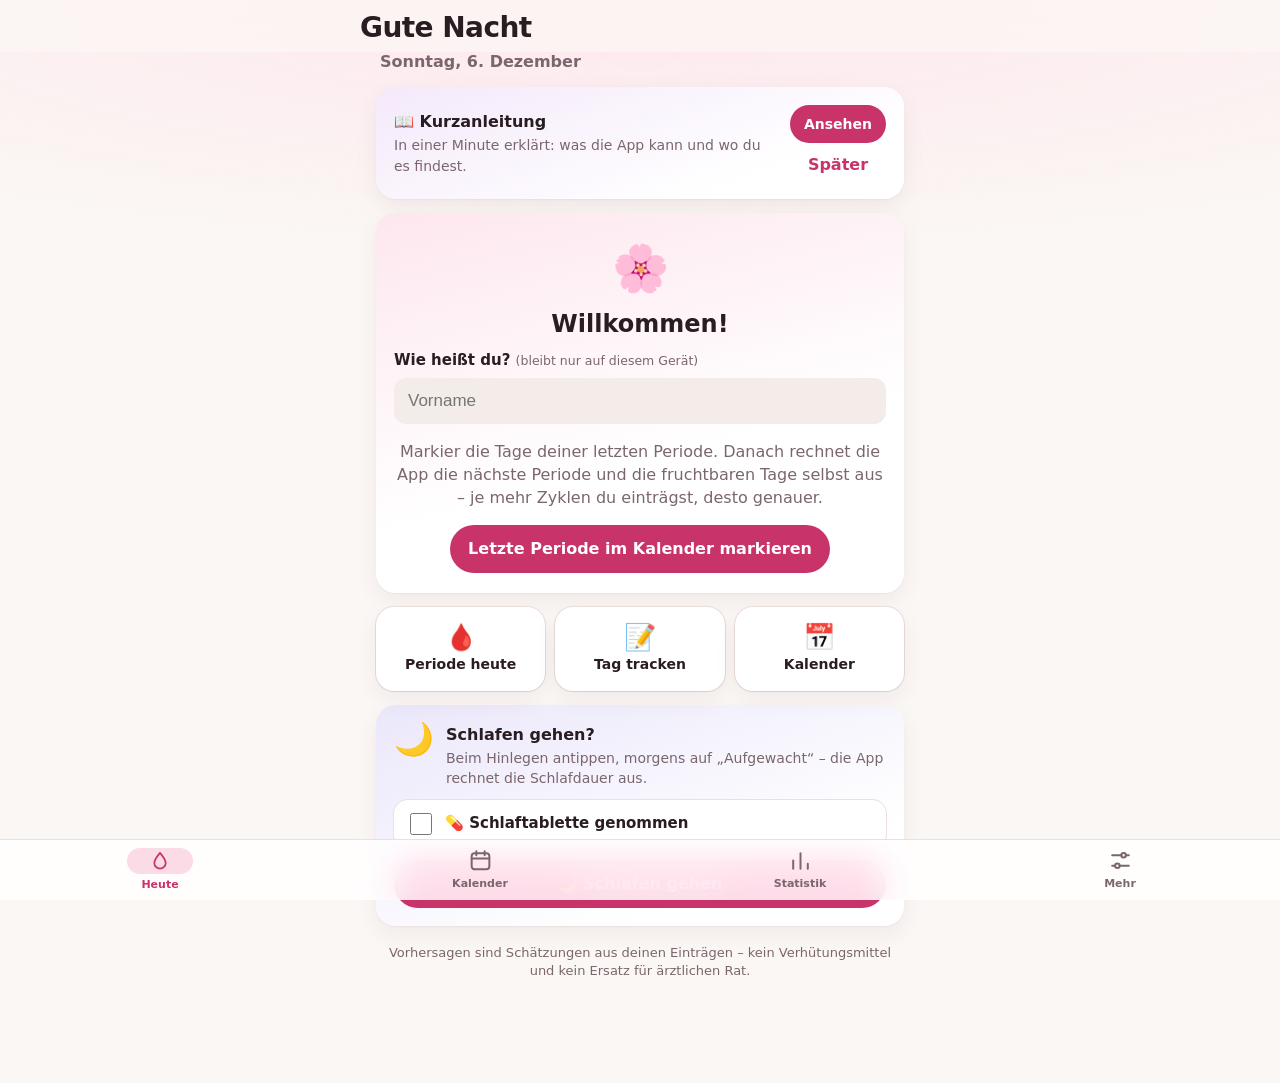
==== commit 7800f869: "v24: Version 2.3: Kurzanleitung" ====
--- a/index.html
+++ b/index.html
@@ -3,7 +3,7 @@
 <head>
 <meta charset="utf-8">
 <meta name="viewport" content="width=device-width, initial-scale=1, maximum-scale=1, user-scalable=no, viewport-fit=cover">
-<meta http-equiv="Content-Security-Policy" content="default-src 'self'; script-src 'self'; style-src 'self' 'unsafe-inline'; img-src 'self' data: blob:; connect-src 'none'; manifest-src 'self'; worker-src 'self'; base-uri 'none'; form-action 'none'; object-src 'none'">
+<meta http-equiv="Content-Security-Policy" content="default-src 'self'; script-src 'self'; style-src 'self' 'unsafe-inline'; img-src 'self' data: blob:; connect-src https://zyklus-push.zyklus-app-de.workers.dev; manifest-src 'self'; worker-src 'self'; base-uri 'none'; form-action 'none'; object-src 'none'">
 <meta name="referrer" content="no-referrer">
 <meta name="robots" content="noindex, nofollow">
 <title>Zyklus</title>
@@ -102,6 +102,15 @@
   </div>
 </div>
 
+<div id="guide" class="guide" role="dialog" aria-modal="true" aria-labelledby="guide-title" hidden>
+  <div class="guide-top"><button id="guide-skip" class="link" data-act="guide-close">Überspringen</button></div>
+  <div id="guide-body" class="guide-body"></div>
+  <div class="guide-foot">
+    <div id="guide-dots" class="guide-dots"></div>
+    <div class="btn-row"><button id="guide-prev" class="btn" data-act="guide-prev">Zurück</button><button id="guide-next" class="btn primary grow" data-act="guide-next">Weiter</button></div>
+  </div>
+</div>
+
 <div id="toast" class="toast" role="status" aria-live="polite"></div>
 <input type="file" id="import-file" accept="application/json,.json" hidden>
 <input type="file" id="clue-file" accept=".json,.zip,application/json,application/zip" hidden>
--- a/style.css
+++ b/style.css
@@ -579,8 +579,8 @@
 html.nozoom button, html.nozoom .chip, html.nozoom .day, html.nozoom .action { touch-action: manipulation; }
 
 /* --- Version 1.8: Kalender-Erinnerungen ---------------------------------------------- */
-.remind-card { display: flex; gap: 12px; align-items: center; justify-content: space-between; background: linear-gradient(160deg, var(--news-tint), var(--card) 75%); }
-.remind-card p { margin: 2px 0 0; color: var(--muted); font-size: 14px; }
+.remind-card, .guide-row { display: flex; gap: 12px; align-items: center; justify-content: space-between; background: linear-gradient(160deg, var(--news-tint), var(--card) 75%); }
+.remind-card p, .guide-row p { margin: 2px 0 0; color: var(--muted); font-size: 14px; }
 .time-input { width: 7.5em; height: 44px; border: 0; border-radius: 12px; padding: 0 10px; background: var(--card-2); color: var(--text); font: 650 17px -apple-system, BlinkMacSystemFont, system-ui, sans-serif; text-align: center; -webkit-appearance: none; appearance: none; }
 
 .foot .made { display: inline-block; margin-top: 4px; font-size: 12px; letter-spacing: .01em; }
@@ -736,6 +736,8 @@
 .sec-sub { margin: -4px 0 10px; }
 .num-box + .sec-sub { margin-top: 10px; }
 .toast { border-radius: 22px; }
+/* über eine Mitteilung geöffnet: die gemeinte Stelle kurz hervorheben */
+.spot { outline: 3px solid var(--accent); outline-offset: 3px; }
 .tr-sec .num-box, .tr-sec textarea, .tr-sec .time-field input, .tr-sec .sec-info, .tr-sec .tag-new input { background: var(--card-2); box-shadow: none; }
 .tr-sec .num-box.auto { box-shadow: inset 0 0 0 2px var(--indigo-bg); }
 .tr-sec .big-num::placeholder { color: var(--bar); }
@@ -802,3 +804,30 @@
 .sr-item .mini-chips { margin-top: 0; }
 .sr-note { color: var(--muted); font-size: 14px; overflow-wrap: anywhere; }
 .sr-note mark { background: var(--accent-soft); color: var(--text); border-radius: 4px; padding: 0 2px; font-weight: 700; }
+
+/* --- Version 2.3: Kurzanleitung -------------------------------------------------------- */
+.guide { position: fixed; inset: 0; z-index: 60; display: flex; flex-direction: column; background: linear-gradient(180deg, var(--hero-tint), var(--bg) 46%); padding: env(safe-area-inset-top) 0 env(safe-area-inset-bottom); }
+.guide[hidden] { display: none; }
+.guide:not([hidden]) { animation: tracker-in .34s var(--ease-out); }
+.guide-top { display: flex; justify-content: flex-end; min-height: 44px; padding: 8px 18px 0; }
+.guide-body { flex: 1; overflow-y: auto; -webkit-overflow-scrolling: touch; padding: 0 22px 12px; }
+.guide-page { max-width: 460px; margin: 0 auto; text-align: center; }
+.guide-page.slide-next { animation: slide-next .3s var(--ease-out); }
+.guide-page.slide-prev { animation: slide-prev .3s var(--ease-out); }
+.guide-em { font-size: 60px; line-height: 1.1; margin-top: 4px; }
+.guide-page h2 { font-size: 27px; margin: 8px 0 6px; }
+.guide-where { display: inline-block; margin: 0 0 8px; padding: 4px 12px; border-radius: 999px; background: var(--accent-soft); color: var(--text); font-size: 13px; font-weight: 600; }
+.guide-lead { margin: 0 0 16px; color: var(--muted); font-size: 16px; }
+.guide-points { list-style: none; margin: 0; padding: 0; text-align: left; display: grid; gap: 10px; }
+.guide-points li { display: flex; gap: 14px; align-items: center; padding: 13px 16px; border-radius: 18px; background: var(--card); box-shadow: var(--shadow); }
+.guide-points .em { font-size: 26px; width: 34px; flex-shrink: 0; text-align: center; }
+.guide-points b { font-size: 16px; }
+.guide-points p { margin: 2px 0 0; color: var(--muted); font-size: 14px; line-height: 1.35; }
+.guide-foot { padding: 8px 22px 14px; max-width: 504px; width: 100%; margin: 0 auto; box-sizing: border-box; }
+.guide-dots { display: flex; justify-content: center; gap: 2px; margin-bottom: 8px; }
+.guide-dot { width: 26px; height: 26px; padding: 0; border: 0; background: none; display: grid; place-items: center; }
+.guide-dot::before { content: ''; width: 8px; height: 8px; border-radius: 999px; background: var(--bar); transition: width .25s var(--ease-out), background-color .2s; }
+.guide-dot.on::before { width: 20px; background: var(--accent); }
+.guide-foot .btn { min-height: 50px; }
+.guide-card-btns { display: flex; flex-direction: column; align-items: center; gap: 6px; flex-shrink: 0; }
+@media (prefers-reduced-motion: reduce) { .guide:not([hidden]), .guide-page { animation: none; } }
